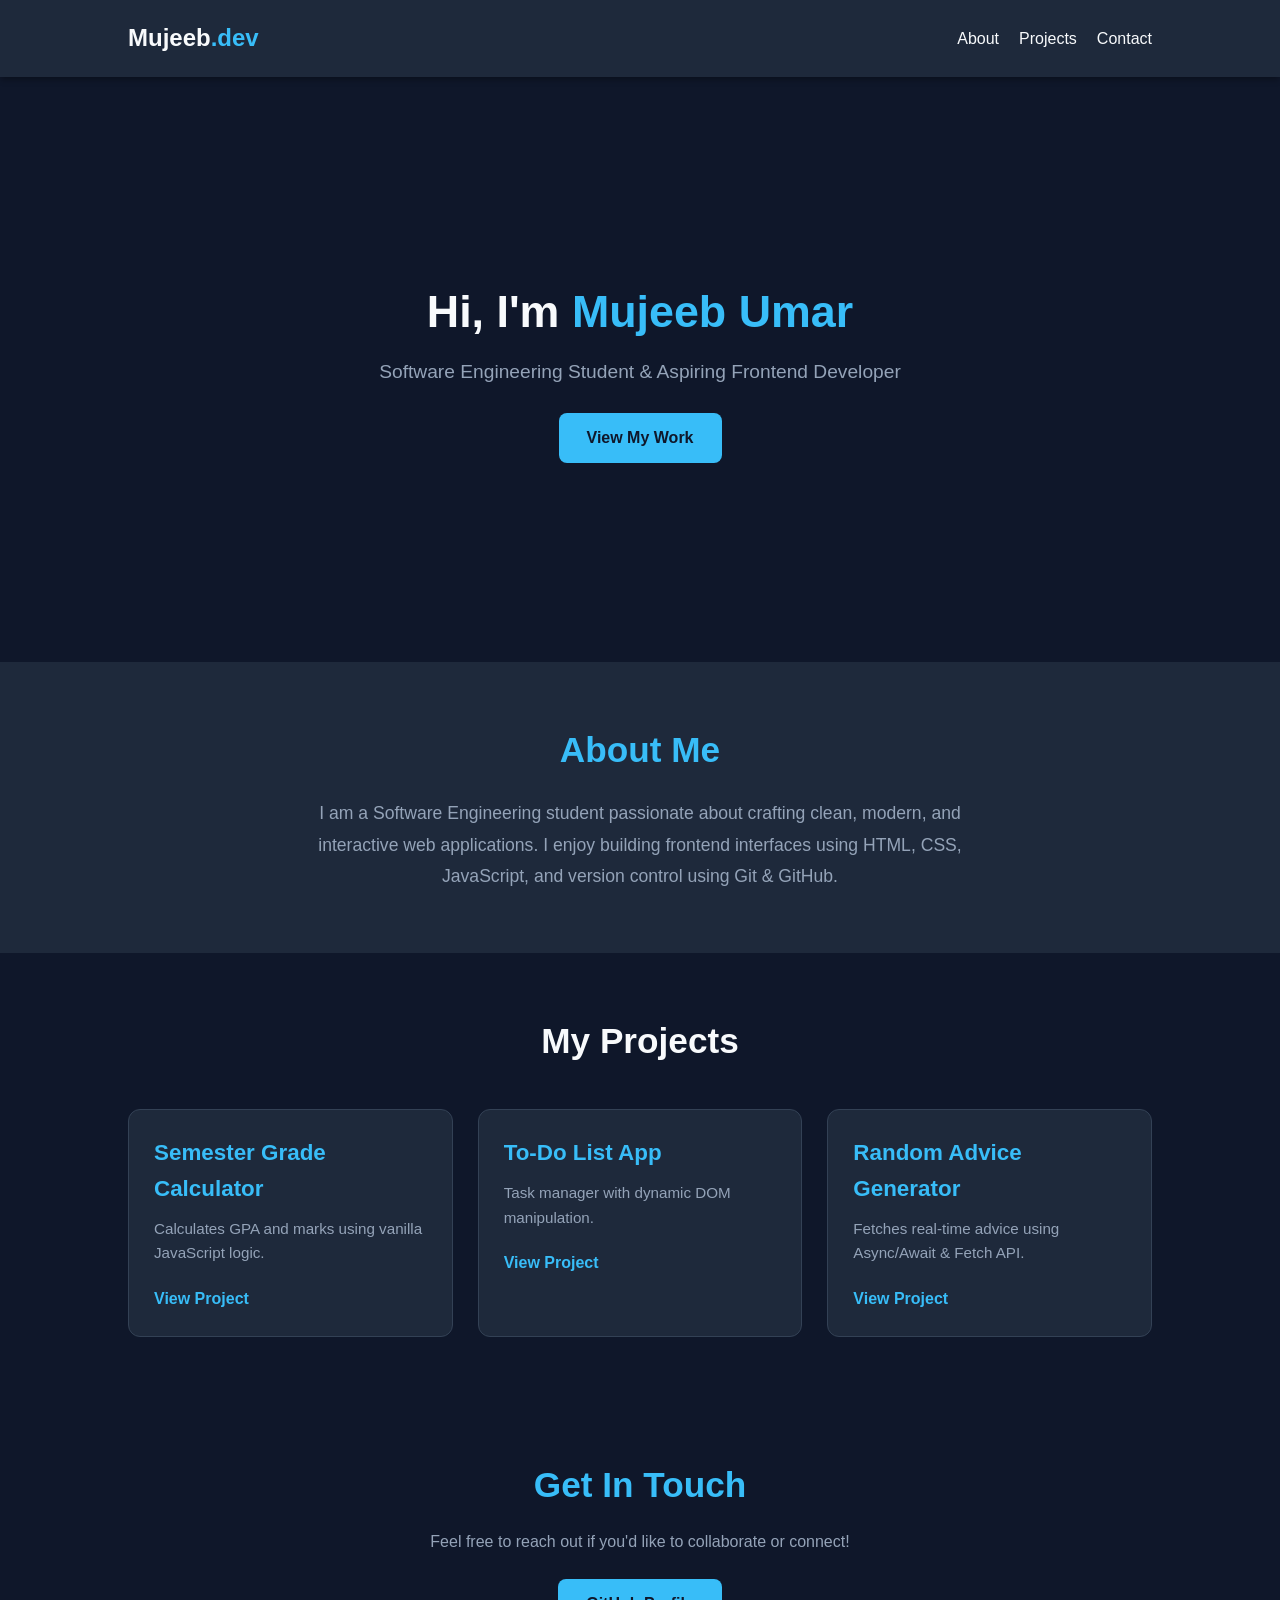
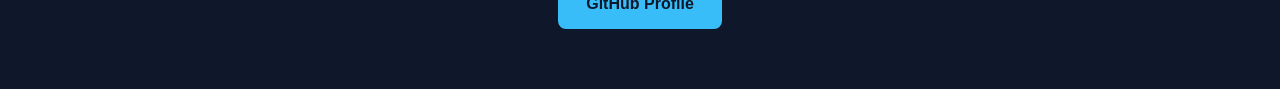
==== index.html @ 8d64069d "Added About and Contact sections with smooth scrolling" ====
<!DOCTYPE html>
<html lang="en">
<head>
    <meta charset="UTF-8">
    <meta name="viewport" content="width=device-width, initial-scale=1.0">
    <title>Mujeeb Umar | Frontend Developer</title>
    <link rel="stylesheet" href="style.css">
</head>
<body>

    <!-- Header / Navbar -->
    <header>
        <nav>
            <div class="logo">Mujeeb<span>.dev</span></div>
            <ul class="nav-links">
                <li><a href="#about">About</a></li>
                <li><a href="#projects">Projects</a></li>
                <li><a href="#contact">Contact</a></li>
            </ul>
        </nav>
    </header>

    <!-- Hero Section -->
    <section class="hero">
        <h1>Hi, I'm <span>Mujeeb Umar</span></h1>
        <p>Software Engineering Student & Aspiring Frontend Developer</p>
        <a href="#projects" class="btn">View My Work</a>
    </section>

    <!-- About Section -->
    <section id="about" class="about">
        <h2>About Me</h2>
        <div class="about-content">
            <p>I am a Software Engineering student passionate about crafting clean, modern, and interactive web applications. I enjoy building frontend interfaces using HTML, CSS, JavaScript, and version control using Git & GitHub.</p>
        </div>
    </section>

    <!-- Projects Section -->
    <section id="projects" class="projects">
        <h2>My Projects</h2>
        <div class="project-grid">
            
            <!-- Project 1 Card -->
            <div class="project-card">
                <h3>Semester Grade Calculator</h3>
                <p>Calculates GPA and marks using vanilla JavaScript logic.</p>
                <a href="grade-calculator.html" class="project-link">View Project</a>
            </div>

            <!-- Project 2 Card -->
            <div class="project-card">
                <h3>To-Do List App</h3>
                <p>Task manager with dynamic DOM manipulation.</p>
                <a href="todo-list.html" class="project-link">View Project</a>
            </div>

            <!-- Project 3 Card -->
            <div class="project-card">
                <h3>Random Advice Generator</h3>
                <p>Fetches real-time advice using Async/Await & Fetch API.</p>
                <a href="advice.html" class="project-link">View Project</a>
            </div>

        </div>
    </section>

    <!-- Contact Section -->
    <section id="contact" class="contact">
        <h2>Get In Touch</h2>
        <p>Feel free to reach out if you'd like to collaborate or connect!</p>
        <div class="contact-links">
            <a href="https://github.com/mmuk3227" target="_blank" class="btn">GitHub Profile</a>
        </div>
    </section>

    <script src="script.js"></script>
</body>
</html>
---- style.css ----
/* General Reset & Body Styles */
* {
    margin: 0;
    padding: 0;
    box-sizing: border-box;
    font-family: 'Segoe UI', Tahoma, Geneva, Verdana, sans-serif;
}

body {
    background-color: #0f172a;
    color: #f8fafc;
    line-height: 1.6;
}

a {
    text-decoration: none;
    color: inherit;
}

/* Navbar */
header {
    background: #1e293b;
    padding: 1.2rem 10%;
    position: sticky;
    top: 0;
    z-index: 100;
    box-shadow: 0 4px 6px -1px rgba(0, 0, 0, 0.3);
}

nav {
    display: flex;
    justify-content: space-between;
    align-items: center;
}

.logo {
    font-size: 1.5rem;
    font-weight: bold;
}

.logo span {
    color: #38bdf8;
}

.nav-links {
    display: flex;
    list-style: none;
    gap: 20px;
}

.nav-links a:hover {
    color: #38bdf8;
    transition: 0.3s;
}

/* Hero Section */
.hero {
    min-height: 65vh;
    display: flex;
    flex-direction: column;
    justify-content: center;
    align-items: center;
    text-align: center;
    padding: 0 20px;
}

.hero h1 {
    font-size: 2.8rem;
    margin-bottom: 10px;
}

.hero h1 span {
    color: #38bdf8;
}

.hero p {
    font-size: 1.2rem;
    color: #94a3b8;
    margin-bottom: 25px;
}

.btn {
    background: #38bdf8;
    color: #0f172a;
    padding: 12px 28px;
    border-radius: 8px;
    font-weight: bold;
    transition: 0.3s;
}

.btn:hover {
    background: #0284c7;
    color: #ffffff;
}

/* Projects Section */
.projects {
    padding: 60px 10%;
}

.projects h2 {
    text-align: center;
    font-size: 2.2rem;
    margin-bottom: 40px;
    color: #f8fafc;
}

.project-grid {
    display: grid;
    grid-template-columns: repeat(auto-fit, minmax(280px, 1fr));
    gap: 25px;
}

.project-card {
    background: #1e293b;
    padding: 25px;
    border-radius: 12px;
    border: 1px solid #334155;
    transition: transform 0.3s, border-color 0.3s;
}

.project-card:hover {
    transform: translateY(-5px);
    border-color: #38bdf8;
}

.project-card h3 {
    font-size: 1.4rem;
    margin-bottom: 10px;
    color: #38bdf8;
}

.project-card p {
    color: #94a3b8;
    font-size: 0.95rem;
    margin-bottom: 20px;
}

.project-link {
    display: inline-block;
    color: #38bdf8;
    font-weight: 600;
}

.project-link:hover {
    text-decoration: underline;
}/* Smooth Scroll Effect */
html {
    scroll-behavior: smooth;
}

/* About Section */
.about {
    padding: 60px 10%;
    background: #1e293b;
    text-align: center;
}

.about h2 {
    font-size: 2.2rem;
    margin-bottom: 20px;
    color: #38bdf8;
}

.about-content p {
    max-width: 700px;
    margin: 0 auto;
    color: #94a3b8;
    font-size: 1.1rem;
    line-height: 1.8;
}

/* Contact Section */
.contact {
    padding: 60px 10%;
    text-align: center;
    background: #0f172a;
}

.contact h2 {
    font-size: 2.2rem;
    margin-bottom: 15px;
    color: #38bdf8;
}

.contact p {
    color: #94a3b8;
    margin-bottom: 25px;
}

.contact-links {
    display: flex;
    justify-content: center;
    gap: 15px;
}
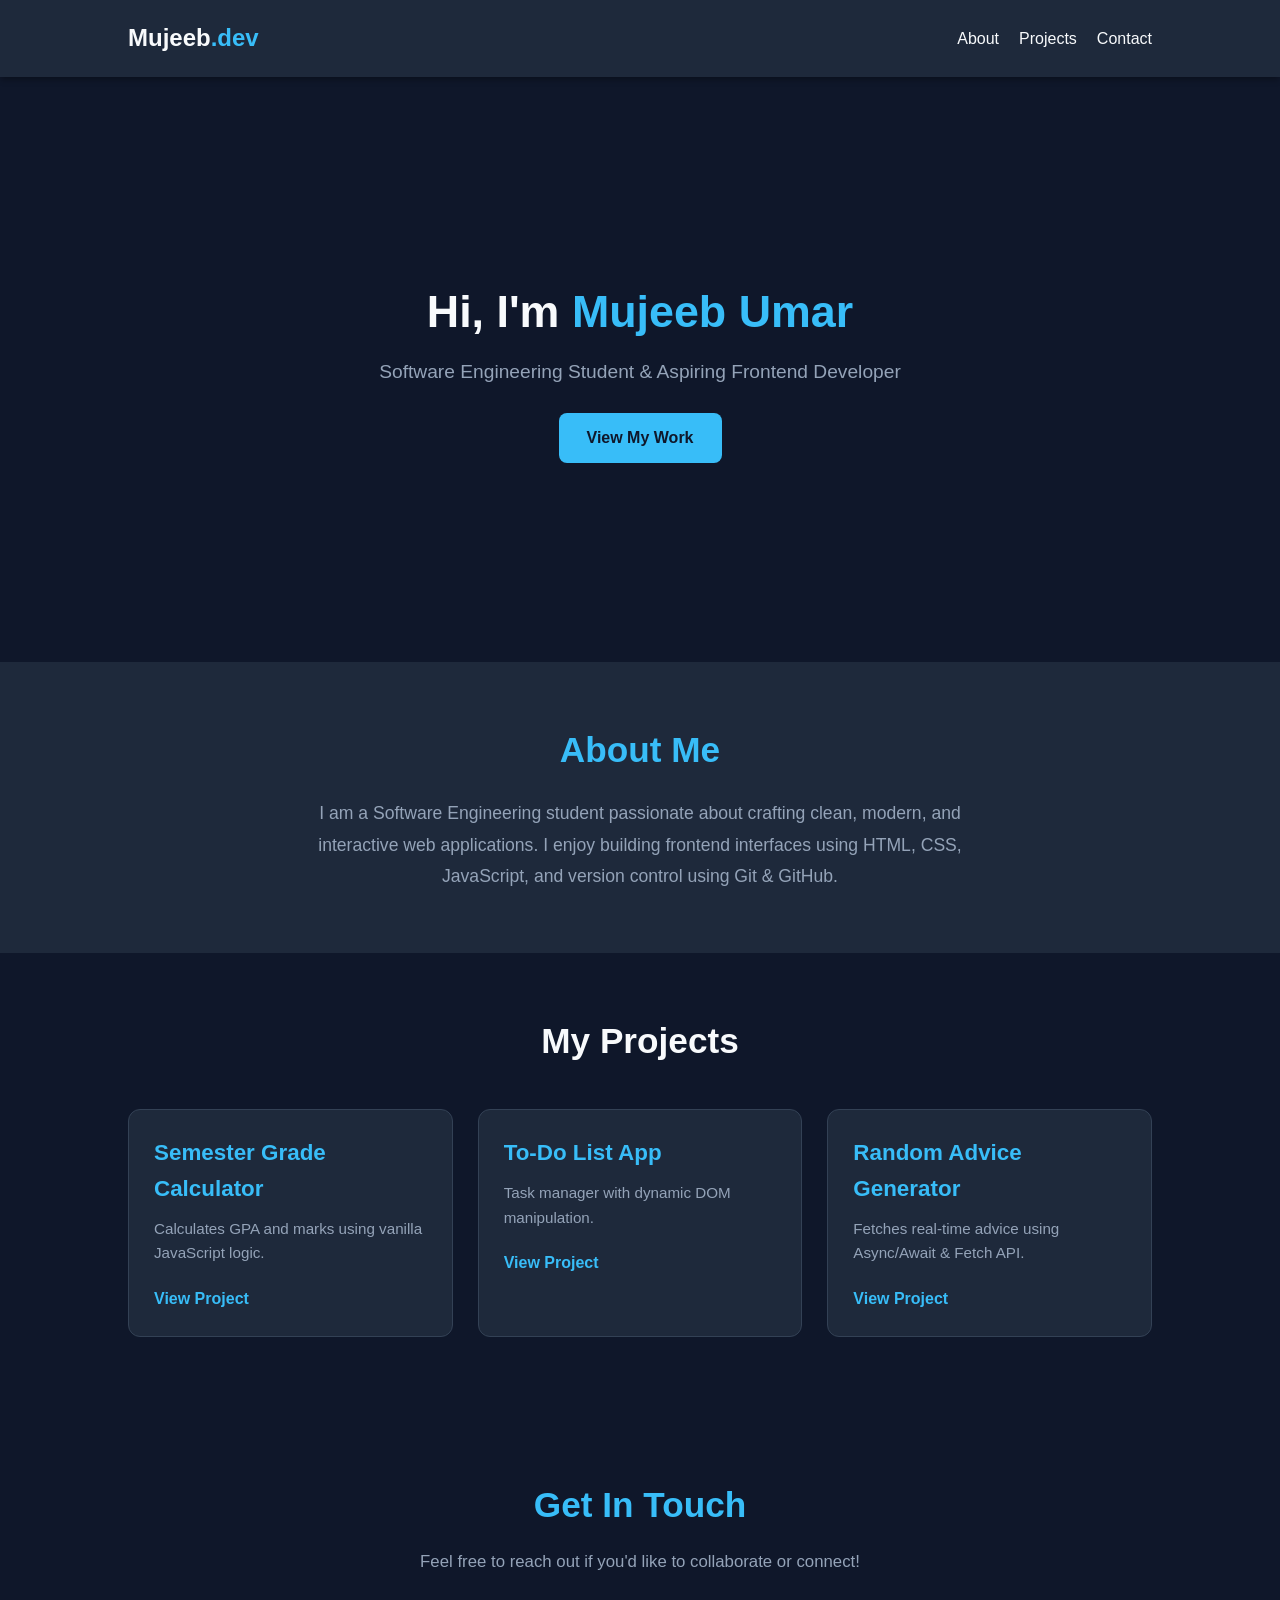
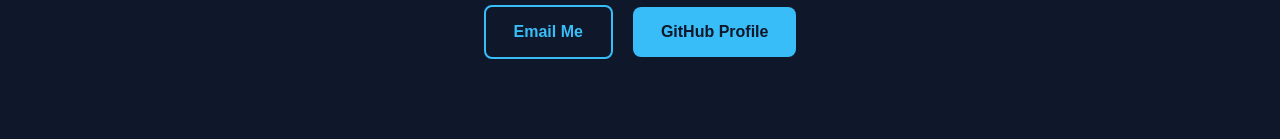
==== commit d075eb16: "Fixed contact layout overlap on PC and added Email button" ====
--- a/index.html
+++ b/index.html
@@ -69,6 +69,7 @@
         <h2>Get In Touch</h2>
         <p>Feel free to reach out if you'd like to collaborate or connect!</p>
         <div class="contact-links">
+            <a href="mailto:mmuk3227@gmail.com" class="btn email-btn">Email Me</a>
             <a href="https://github.com/mmuk3227" target="_blank" class="btn">GitHub Profile</a>
         </div>
     </section>
--- a/style.css
+++ b/style.css
@@ -192,4 +192,62 @@
     display: flex;
     justify-content: center;
     gap: 15px;
+}/* Button Base Styling Fix */
+.btn {
+    display: inline-block;
+    background: #38bdf8;
+    color: #0f172a;
+    padding: 12px 28px;
+    border-radius: 8px;
+    font-weight: bold;
+    transition: 0.3s;
+    text-align: center;
+}
+
+.btn:hover {
+    background: #0284c7;
+    color: #ffffff;
+}
+
+/* Contact Section Fix for PC & Mobile */
+.contact {
+    padding: 80px 10%;
+    text-align: center;
+    background: #0f172a;
+    clear: both;
+}
+
+.contact h2 {
+    font-size: 2.2rem;
+    margin-bottom: 15px;
+    color: #38bdf8;
+}
+
+.contact p {
+    color: #94a3b8;
+    font-size: 1.05rem;
+    margin-bottom: 30px;
+    display: block;
+    line-height: 1.6;
+}
+
+.contact-links {
+    display: flex;
+    justify-content: center;
+    align-items: center;
+    gap: 20px;
+    flex-wrap: wrap;
+    margin-top: 10px;
+}
+
+/* Email Button Outline Style */
+.email-btn {
+    background: transparent;
+    border: 2px solid #38bdf8;
+    color: #38bdf8;
+}
+
+.email-btn:hover {
+    background: #38bdf8;
+    color: #0f172a;
 }
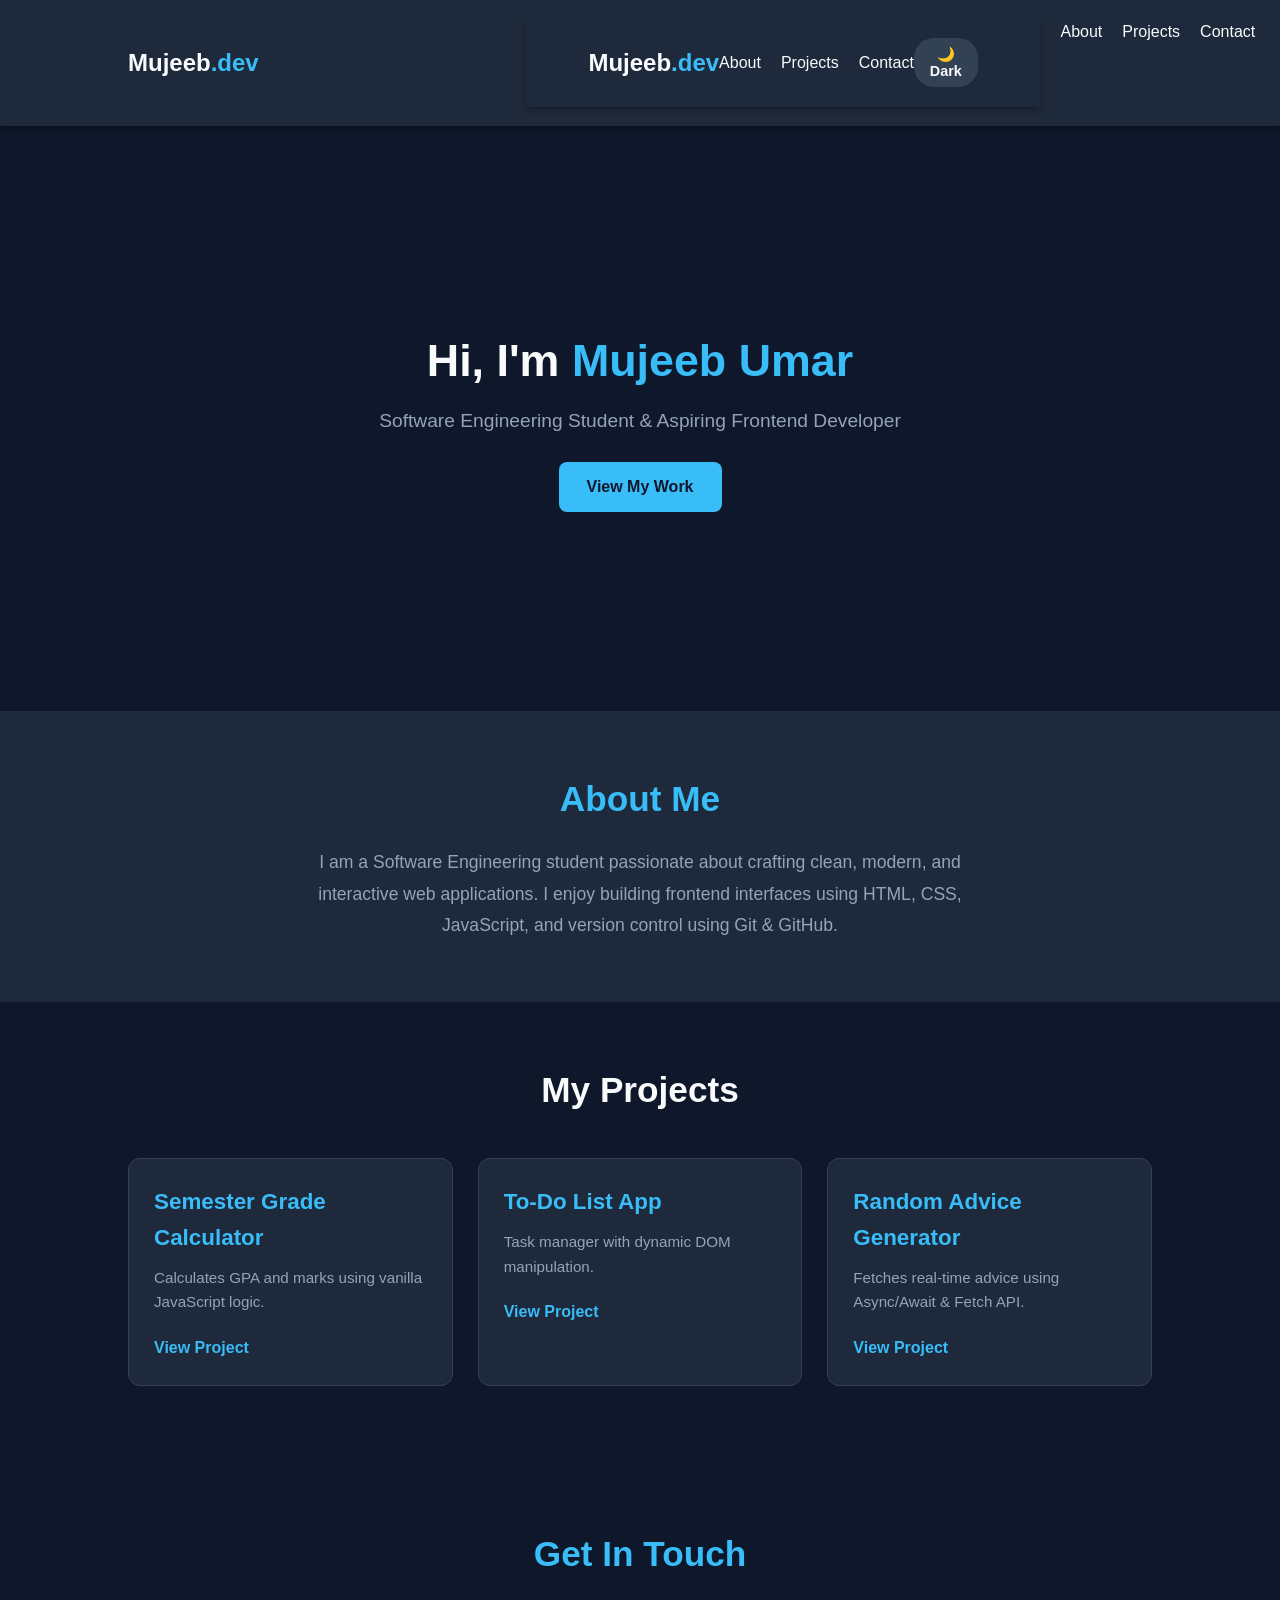
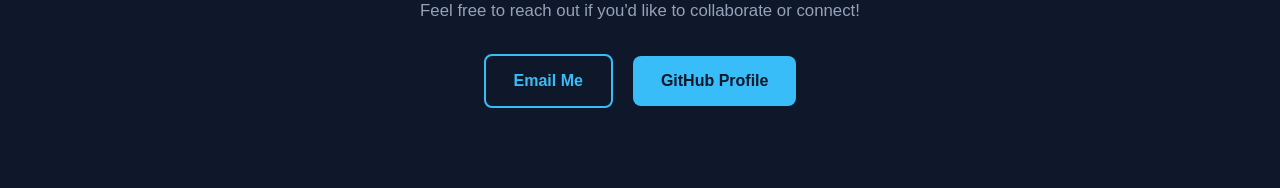
==== commit c7e8f926: "Added Dark/Light mode theme switcher" ====
--- a/index.html
+++ b/index.html
@@ -13,6 +13,19 @@
         <nav>
             <div class="logo">Mujeeb<span>.dev</span></div>
             <ul class="nav-links">
+                <!-- Header / Navbar -->
+    <header>
+        <nav>
+            <div class="logo">Mujeeb<span>.dev</span></div>
+            <ul class="nav-links">
+                <li><a href="#about">About</a></li>
+                <li><a href="#projects">Projects</a></li>
+                <li><a href="#contact">Contact</a></li>
+            </ul>
+            <!-- Theme Switcher Button -->
+            <button id="theme-toggle" class="theme-btn">🌙 Dark</button>
+        </nav>
+    </header>
                 <li><a href="#about">About</a></li>
                 <li><a href="#projects">Projects</a></li>
                 <li><a href="#contact">Contact</a></li>
@@ -64,15 +77,15 @@
         </div>
     </section>
 
-    <!-- Contact Section -->
-    <section id="contact" class="contact">
-        <h2>Get In Touch</h2>
-        <p>Feel free to reach out if you'd like to collaborate or connect!</p>
-        <div class="contact-links">
-            <a href="mailto:mmuk3227@gmail.com" class="btn email-btn">Email Me</a>
-            <a href="https://github.com/mmuk3227" target="_blank" class="btn">GitHub Profile</a>
-        </div>
-    </section>
+   <!-- Contact Section -->
+<section id="contact" class="contact">
+    <h2>Get In Touch</h2>
+    <p>Feel free to reach out if you'd like to collaborate or connect!</p>
+    <div class="contact-links">
+        <a href="mailto:mmuk3227@gmail.com" class="btn email-btn">Email Me</a>
+        <a href="https://github.com/mmuk3227" target="_blank" class="btn">GitHub Profile</a>
+    </div>
+</section>
 
     <script src="script.js"></script>
 </body>
--- a/style.css
+++ b/style.css
@@ -250,4 +250,53 @@
 .email-btn:hover {
     background: #38bdf8;
     color: #0f172a;
+}
+/* Theme Toggle Button Style */
+.theme-btn {
+    background: #334155;
+    color: #f8fafc;
+    border: none;
+    padding: 8px 16px;
+    border-radius: 20px;
+    cursor: pointer;
+    font-size: 0.9rem;
+    font-weight: 600;
+    transition: background 0.3s, color 0.3s;
+}
+
+.theme-btn:hover {
+    opacity: 0.85;
+}
+
+/* Light Mode Theme Classes */
+body.light-mode {
+    background-color: #f8fafc;
+    color: #0f172a;
+}
+
+body.light-mode header {
+    background: #ffffff;
+    box-shadow: 0 4px 6px -1px rgba(0, 0, 0, 0.08);
+}
+
+body.light-mode .about,
+body.light-mode .project-card {
+    background: #ffffff;
+    border-color: #e2e8f0;
+}
+
+body.light-mode .hero p,
+body.light-mode .about-content p,
+body.light-mode .project-card p,
+body.light-mode .contact p {
+    color: #475569;
+}
+
+body.light-mode .contact {
+    background: #f1f5f9;
+}
+
+body.light-mode .theme-btn {
+    background: #e2e8f0;
+    color: #0f172a;
 }
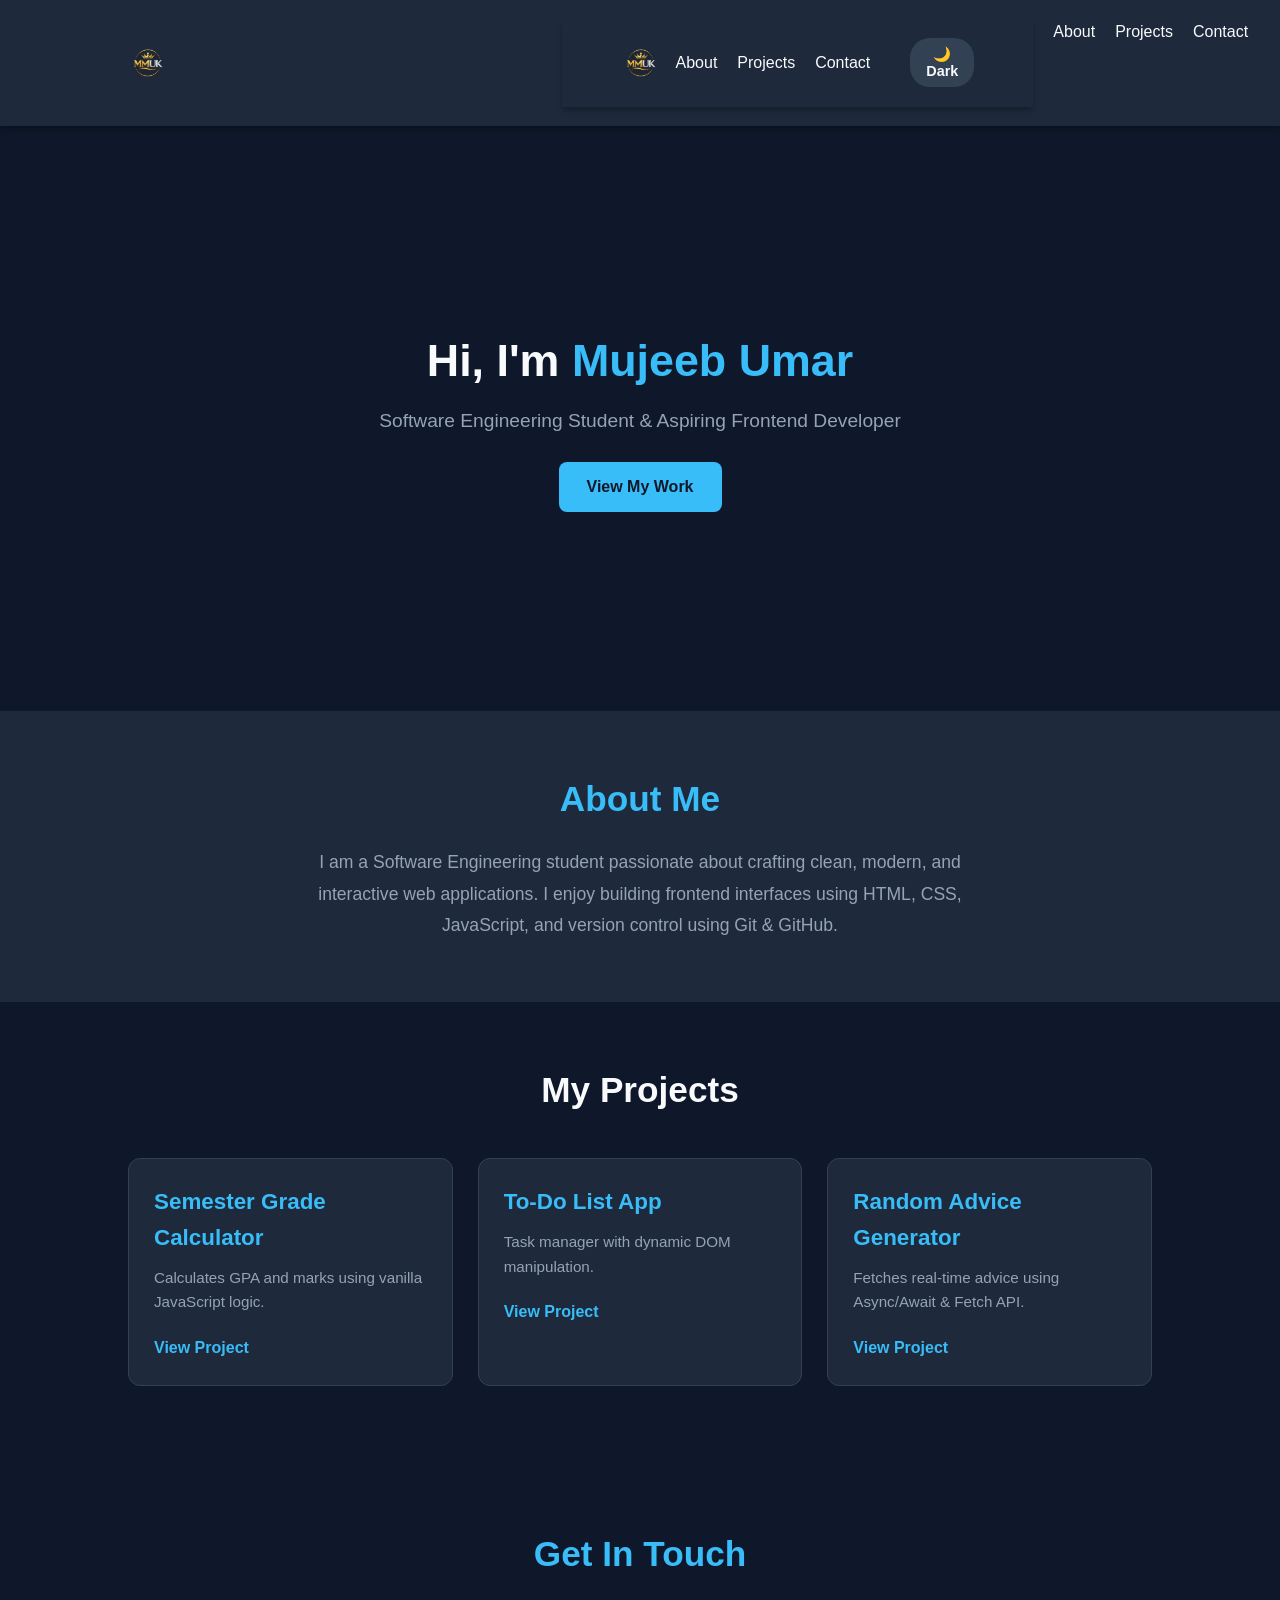
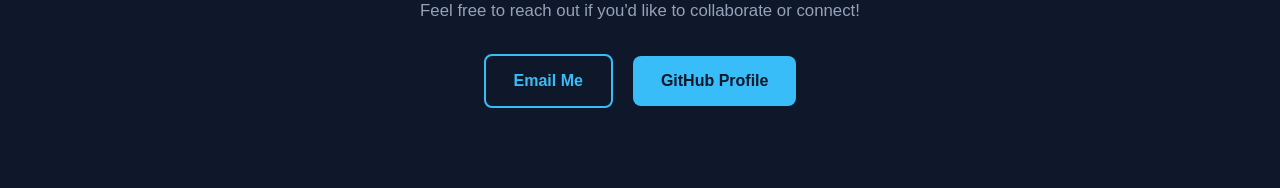
==== commit 1d5e10ec: "Updated website logo to MMUK" ====
--- a/index.html
+++ b/index.html
@@ -5,18 +5,23 @@
     <meta name="viewport" content="width=device-width, initial-scale=1.0">
     <title>Mujeeb Umar | Frontend Developer</title>
     <link rel="stylesheet" href="style.css">
+    <link rel="icon" type="image/png" href="MMUK Logo.png">
 </head>
 <body>
 
     <!-- Header / Navbar -->
     <header>
         <nav>
-            <div class="logo">Mujeeb<span>.dev</span></div>
+            <div class="logo">
+    <a href="#"><img src="MMUK Logo.png" alt="MMUK Logo" class="logo-img"></a>
+</div>
             <ul class="nav-links">
                 <!-- Header / Navbar -->
     <header>
         <nav>
-            <div class="logo">Mujeeb<span>.dev</span></div>
+            <div class="logo">
+    <a href="#"><img src="MMUK Logo.png" alt="MMUK Logo" class="logo-img"></a>
+</div>
             <ul class="nav-links">
                 <li><a href="#about">About</a></li>
                 <li><a href="#projects">Projects</a></li>
--- a/style.css
+++ b/style.css
@@ -27,10 +27,12 @@
     box-shadow: 0 4px 6px -1px rgba(0, 0, 0, 0.3);
 }
 
+/* Navbar Fix */
 nav {
     display: flex;
     justify-content: space-between;
     align-items: center;
+    gap: 15px;
 }
 
 .logo {
@@ -251,8 +253,9 @@
     background: #38bdf8;
     color: #0f172a;
 }
-/* Theme Toggle Button Style */
+/* Theme Toggle Button Spacing Fix */
 .theme-btn {
+    margin-left: 25px; /* Contact link se faasla banane ke liye */
     background: #334155;
     color: #f8fafc;
     border: none;
@@ -299,4 +302,10 @@
 body.light-mode .theme-btn {
     background: #e2e8f0;
     color: #0f172a;
+}
+/* Logo Image Styling */
+.logo-img {
+    height: 40px; /* Resize according to your need */
+    width: auto;
+    display: block;
 }
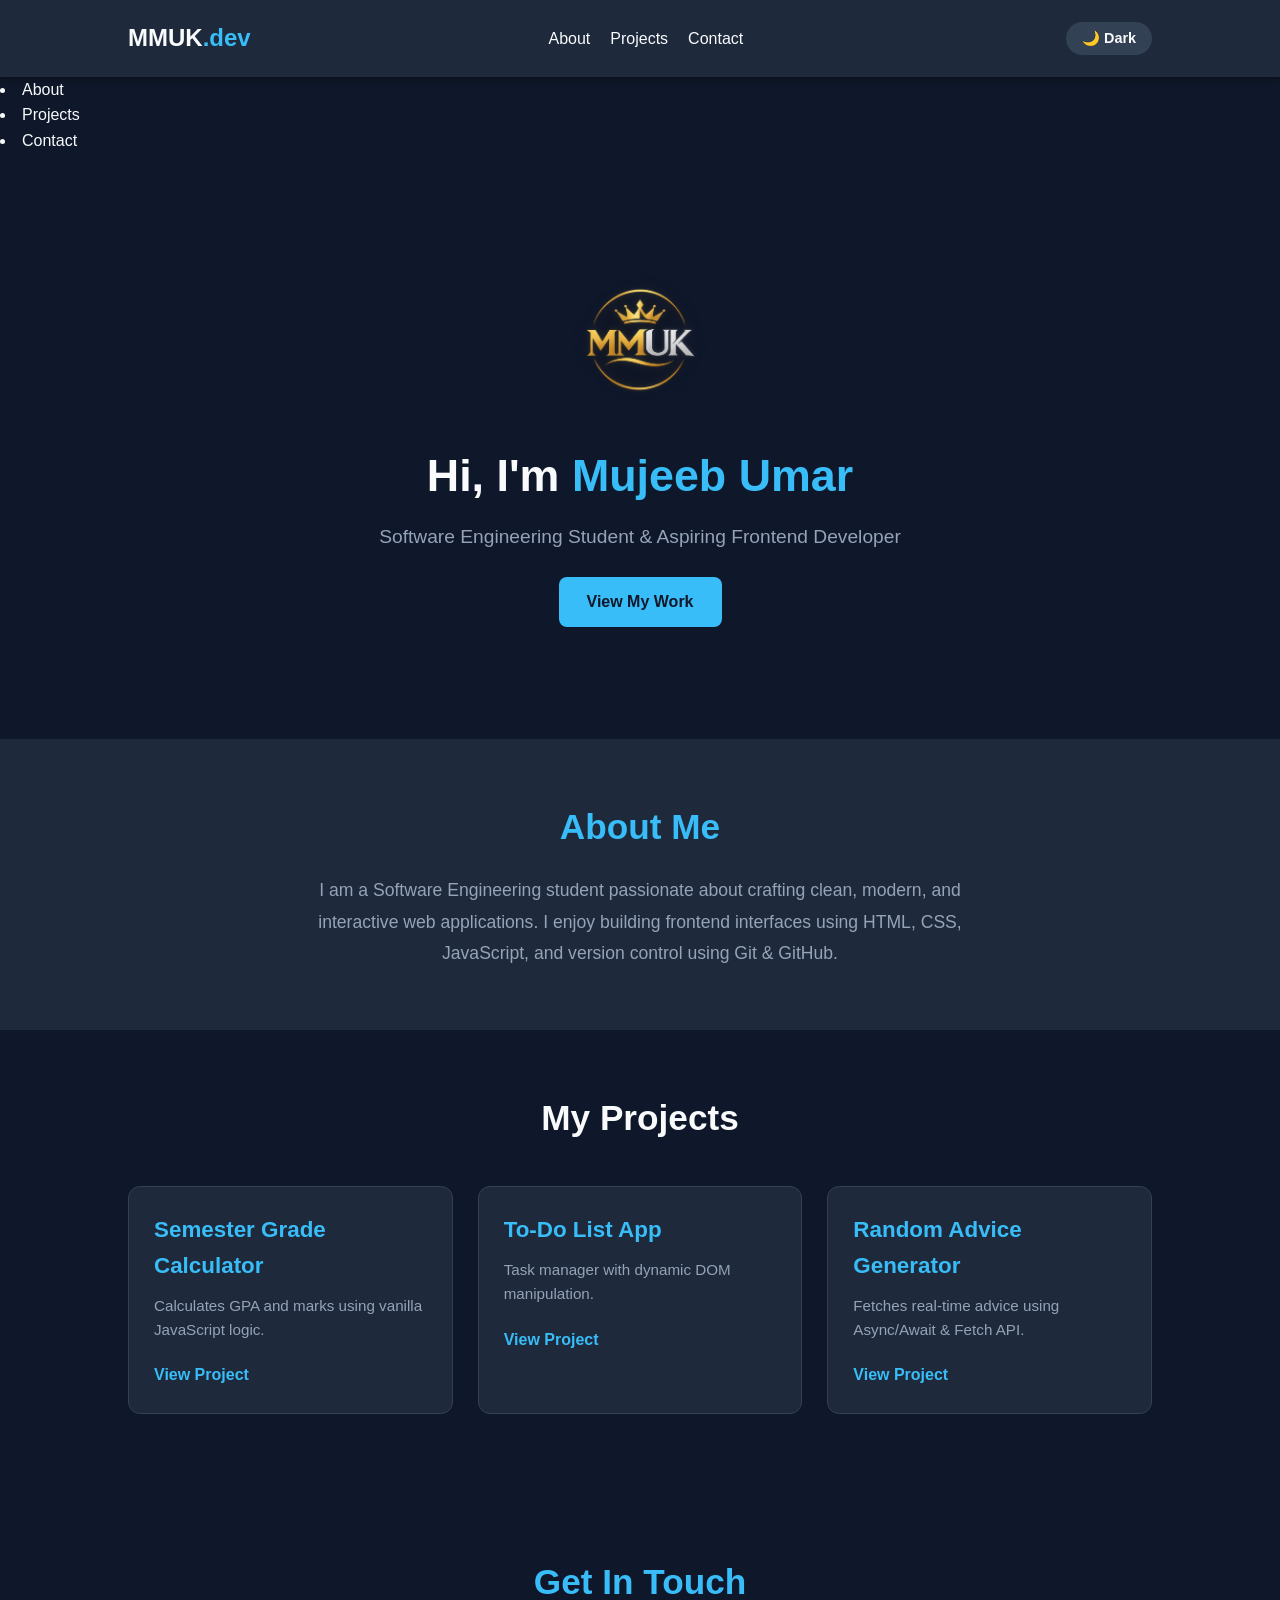
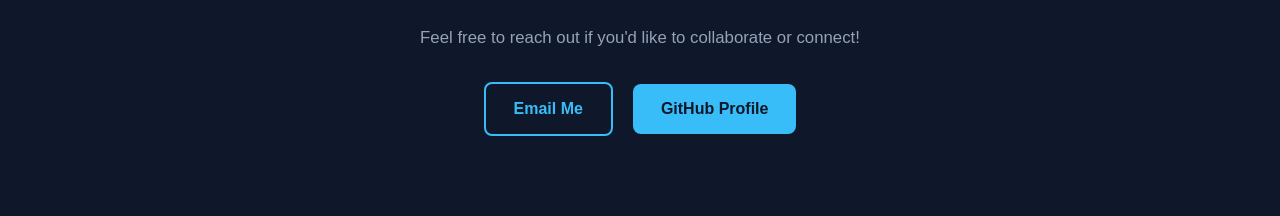
==== commit 946421f1: "Moved logo from Navbar to page Hero section" ====
--- a/index.html
+++ b/index.html
@@ -9,19 +9,11 @@
 </head>
 <body>
 
-    <!-- Header / Navbar -->
-    <header>
-        <nav>
-            <div class="logo">
-    <a href="#"><img src="MMUK Logo.png" alt="MMUK Logo" class="logo-img"></a>
-</div>
-            <ul class="nav-links">
                 <!-- Header / Navbar -->
     <header>
         <nav>
-            <div class="logo">
-    <a href="#"><img src="MMUK Logo.png" alt="MMUK Logo" class="logo-img"></a>
-</div>
+            <!-- Stylized Text Logo -->
+            <div class="logo">MMUK<span>.dev</span></div>
             <ul class="nav-links">
                 <li><a href="#about">About</a></li>
                 <li><a href="#projects">Projects</a></li>
@@ -40,6 +32,8 @@
 
     <!-- Hero Section -->
     <section class="hero">
+        <!-- New Large Image Logo on Page -->
+        <img src="MMUK Logo.png" alt="MMUK Logo" class="page-logo">
         <h1>Hi, I'm <span>Mujeeb Umar</span></h1>
         <p>Software Engineering Student & Aspiring Frontend Developer</p>
         <a href="#projects" class="btn">View My Work</a>
--- a/style.css
+++ b/style.css
@@ -303,9 +303,17 @@
     background: #e2e8f0;
     color: #0f172a;
 }
-/* Logo Image Styling */
-.logo-img {
-    height: 40px; /* Resize according to your need */
-    width: auto;
+/* Page Par Bada Logo */
+.page-logo {
+    width: 150px; /* Resize logo (Apni zarurat ke mutabiq bada ya chota karein) */
+    height: auto;
     display: block;
+    margin-bottom: 25px; /* Text se thoda faasla */
+    border-radius: 12px; /* Slight rounded corners */
+}
+
+/* Hero section ko adjust karein logo ke liye */
+.hero {
+    padding-top: 80px; /* Opar se space */
+    padding-bottom: 80px;
 }
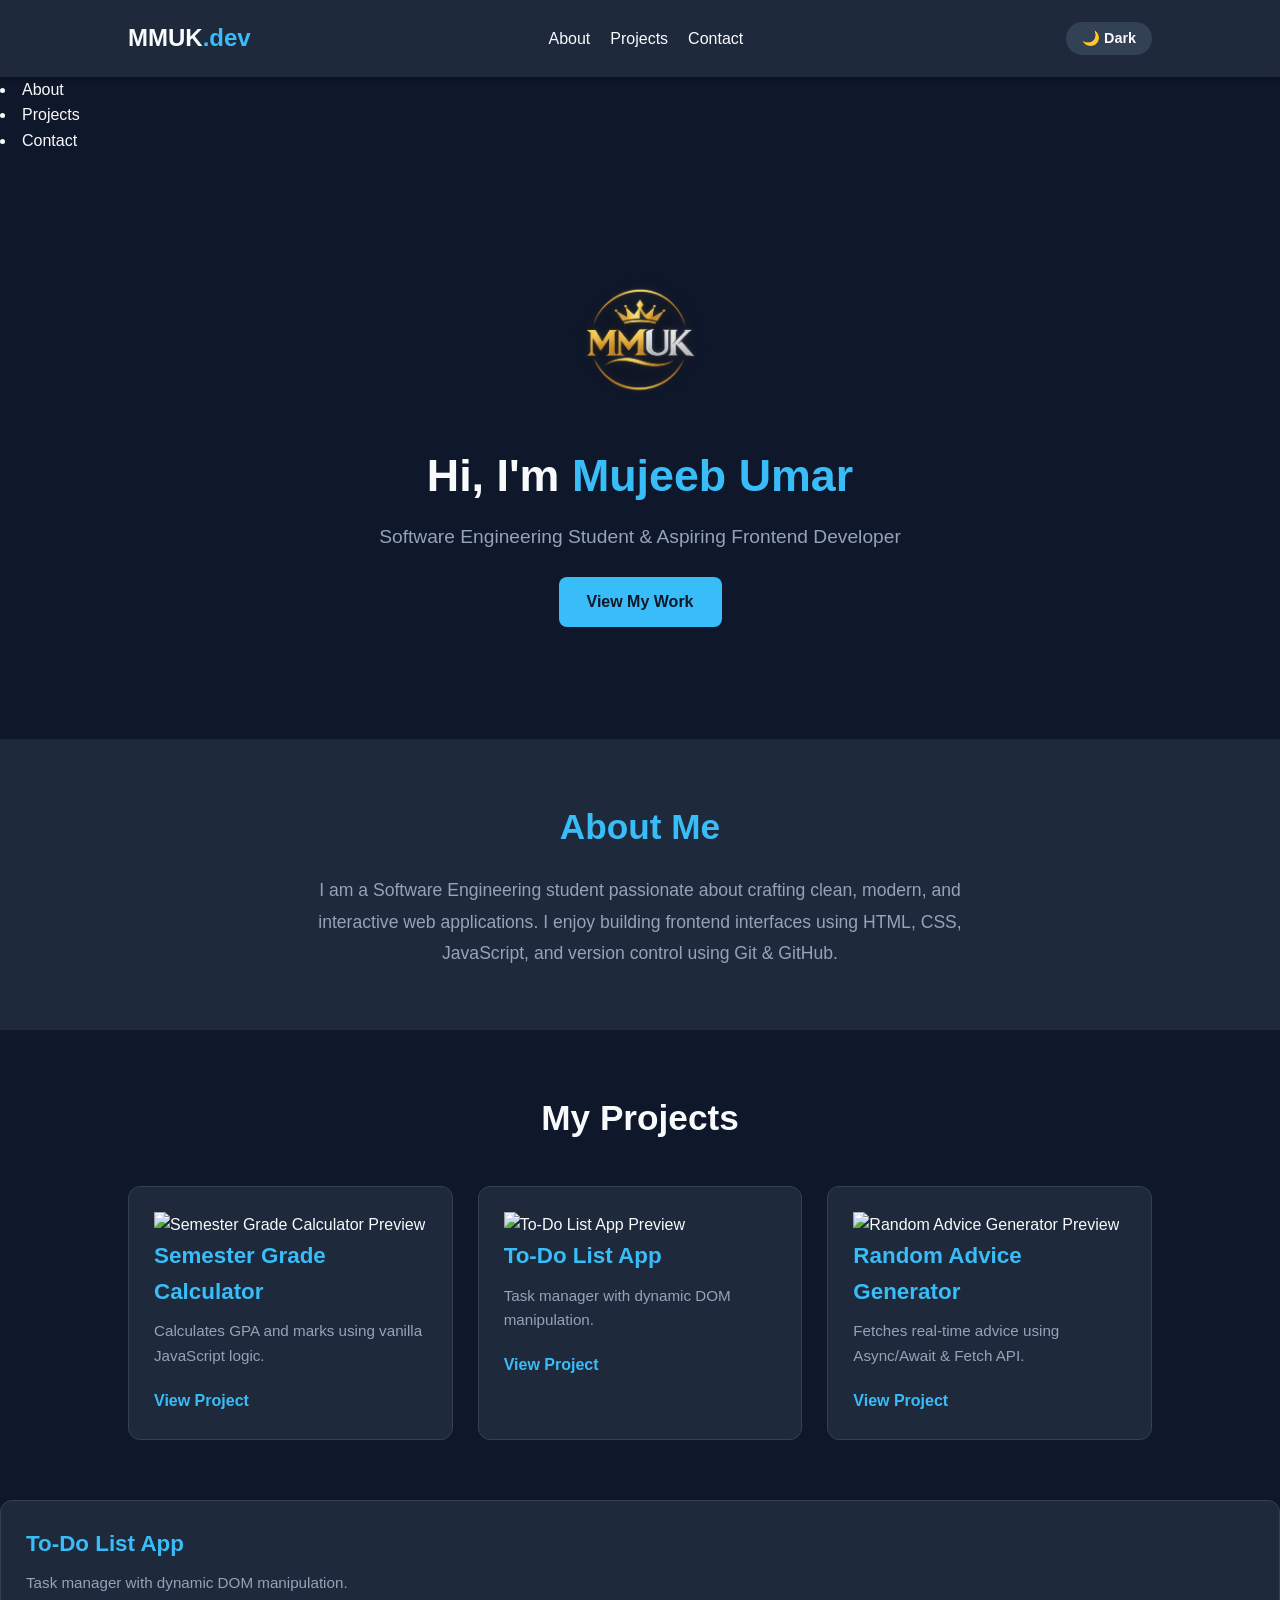
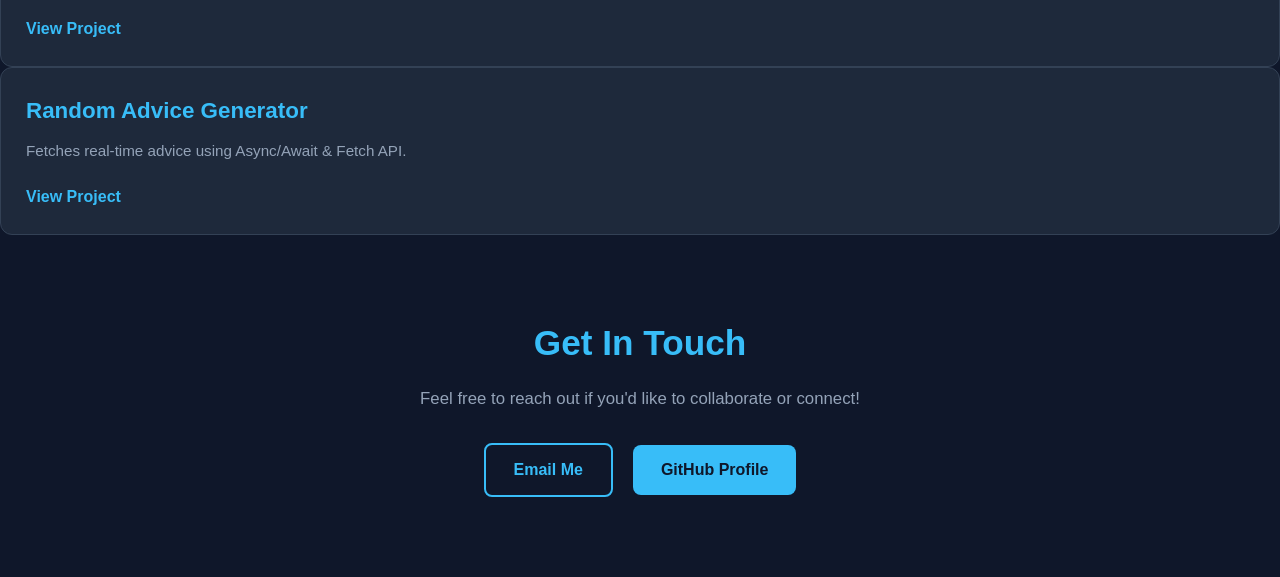
==== commit 1ffcb67b: "Added live preview image links to project cards" ====
--- a/index.html
+++ b/index.html
@@ -47,17 +47,37 @@
         </div>
     </section>
 
-    <!-- Projects Section -->
-    <section id="projects" class="projects">
-        <h2>My Projects</h2>
-        <div class="project-grid">
-            
-            <!-- Project 1 Card -->
-            <div class="project-card">
-                <h3>Semester Grade Calculator</h3>
-                <p>Calculates GPA and marks using vanilla JavaScript logic.</p>
-                <a href="grade-calculator.html" class="project-link">View Project</a>
-            </div>
+  <!-- Projects Section -->
+<section id="projects" class="projects">
+    <h2>My Projects</h2>
+    <div class="project-grid">
+        
+        <!-- Project 1: Semester Grade Calculator -->
+        <div class="project-card">
+            <img src="https://images.unsplash.com/photo-1554224155-8d04cb21cd6c?auto=format&fit=crop&w=600&q=80" alt="Semester Grade Calculator Preview" class="project-img">
+            <h3>Semester Grade Calculator</h3>
+            <p>Calculates GPA and marks using vanilla JavaScript logic.</p>
+            <a href="grade-calculator.html" class="project-link">View Project</a>
+        </div>
+
+        <!-- Project 2: To-Do List App -->
+        <div class="project-card">
+            <img src="https://images.unsplash.com/photo-1484480974693-6ca0a78fb36b?auto=format&fit=crop&w=600&q=80" alt="To-Do List App Preview" class="project-img">
+            <h3>To-Do List App</h3>
+            <p>Task manager with dynamic DOM manipulation.</p>
+            <a href="todo-list.html" class="project-link">View Project</a>
+        </div>
+
+        <!-- Project 3: Random Advice Generator -->
+        <div class="project-card">
+            <img src="https://images.unsplash.com/photo-1455390582262-044cdead277a?auto=format&fit=crop&w=600&q=80" alt="Random Advice Generator Preview" class="project-img">
+            <h3>Random Advice Generator</h3>
+            <p>Fetches real-time advice using Async/Await & Fetch API.</p>
+            <a href="advice.html" class="project-link">View Project</a>
+        </div>
+
+    </div>
+</section>
 
             <!-- Project 2 Card -->
             <div class="project-card">
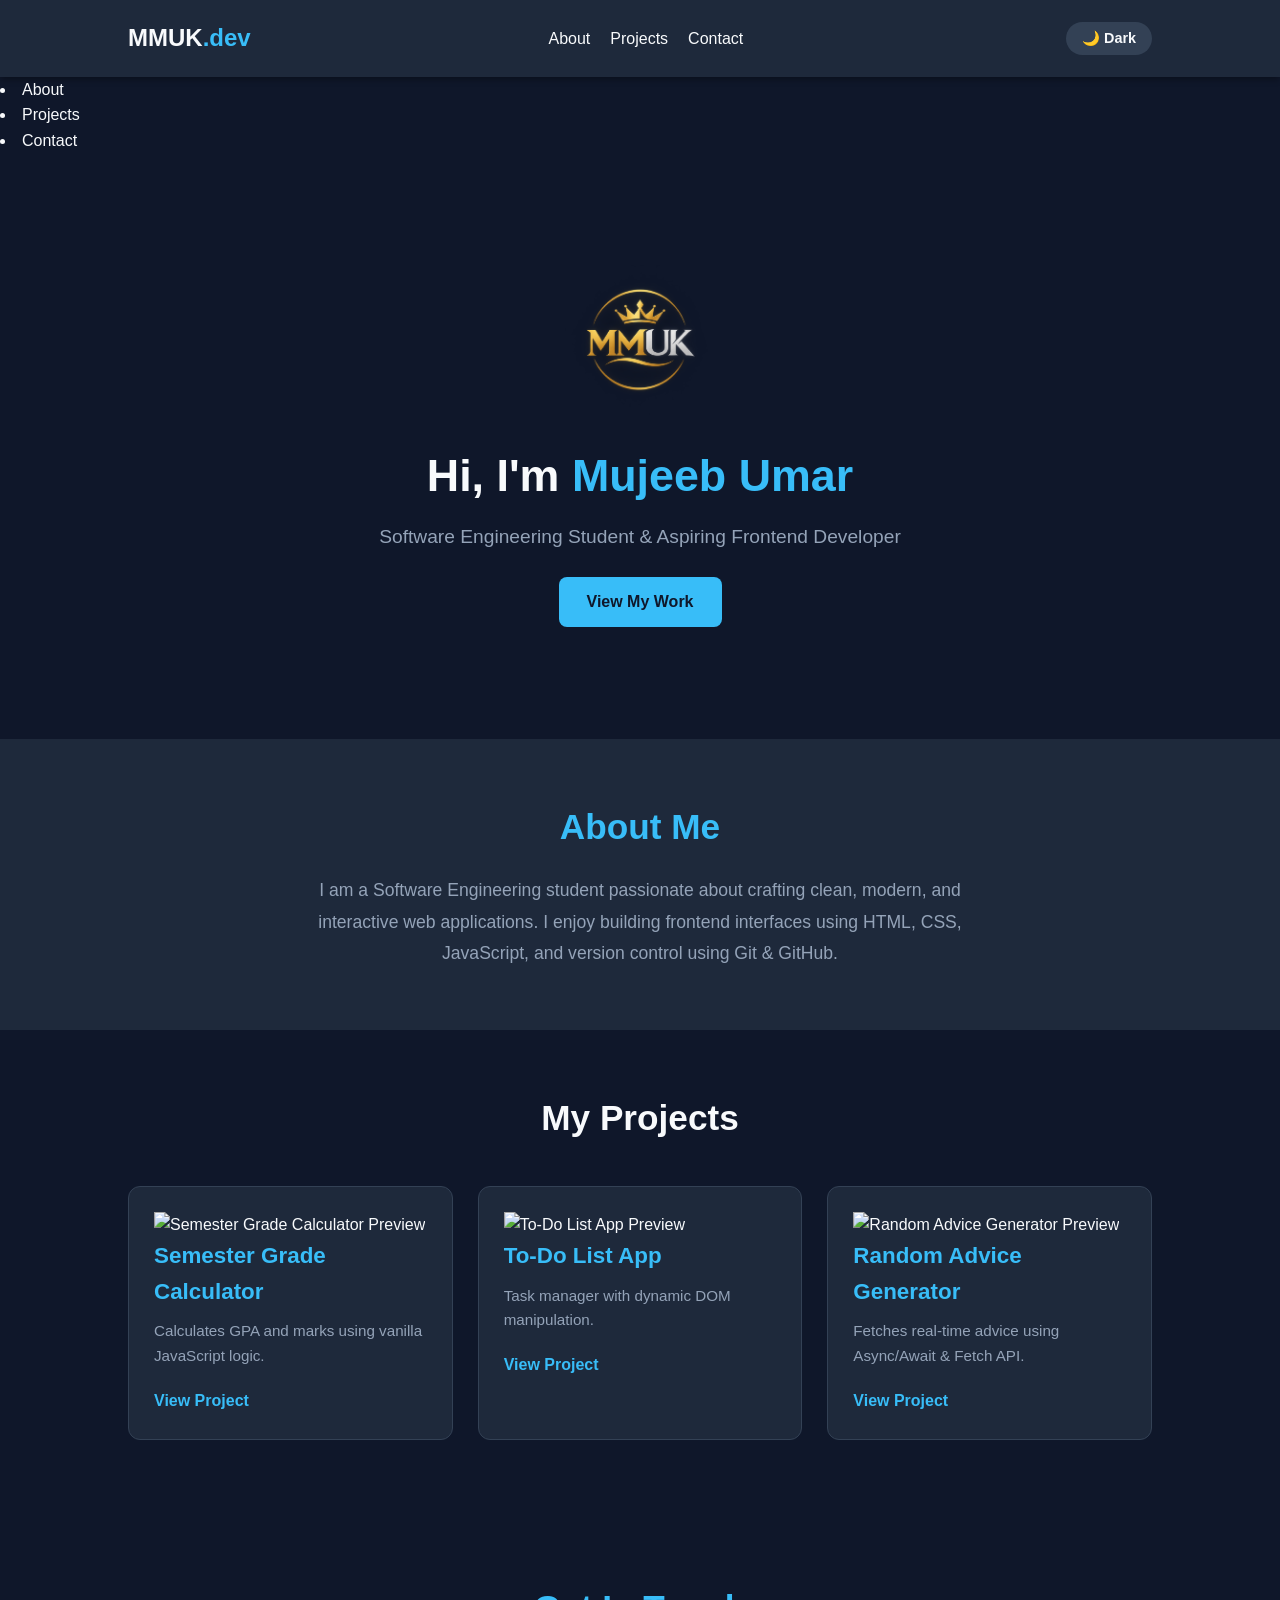
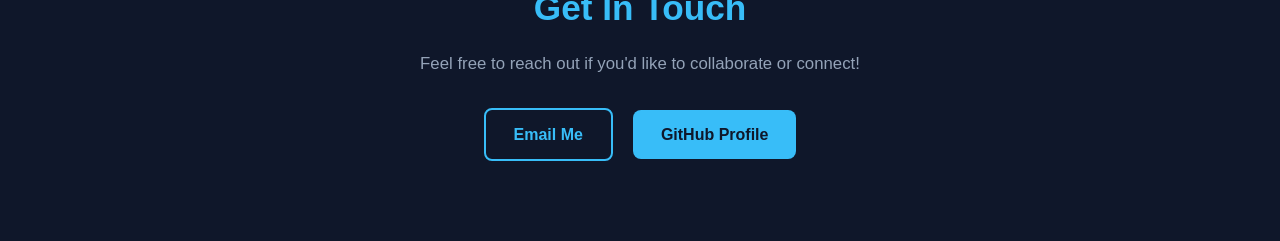
==== commit bb7a138d: "Fix Problem of Double Entity" ====
--- a/index.html
+++ b/index.html
@@ -79,23 +79,6 @@
     </div>
 </section>
 
-            <!-- Project 2 Card -->
-            <div class="project-card">
-                <h3>To-Do List App</h3>
-                <p>Task manager with dynamic DOM manipulation.</p>
-                <a href="todo-list.html" class="project-link">View Project</a>
-            </div>
-
-            <!-- Project 3 Card -->
-            <div class="project-card">
-                <h3>Random Advice Generator</h3>
-                <p>Fetches real-time advice using Async/Await & Fetch API.</p>
-                <a href="advice.html" class="project-link">View Project</a>
-            </div>
-
-        </div>
-    </section>
-
    <!-- Contact Section -->
 <section id="contact" class="contact">
     <h2>Get In Touch</h2>
